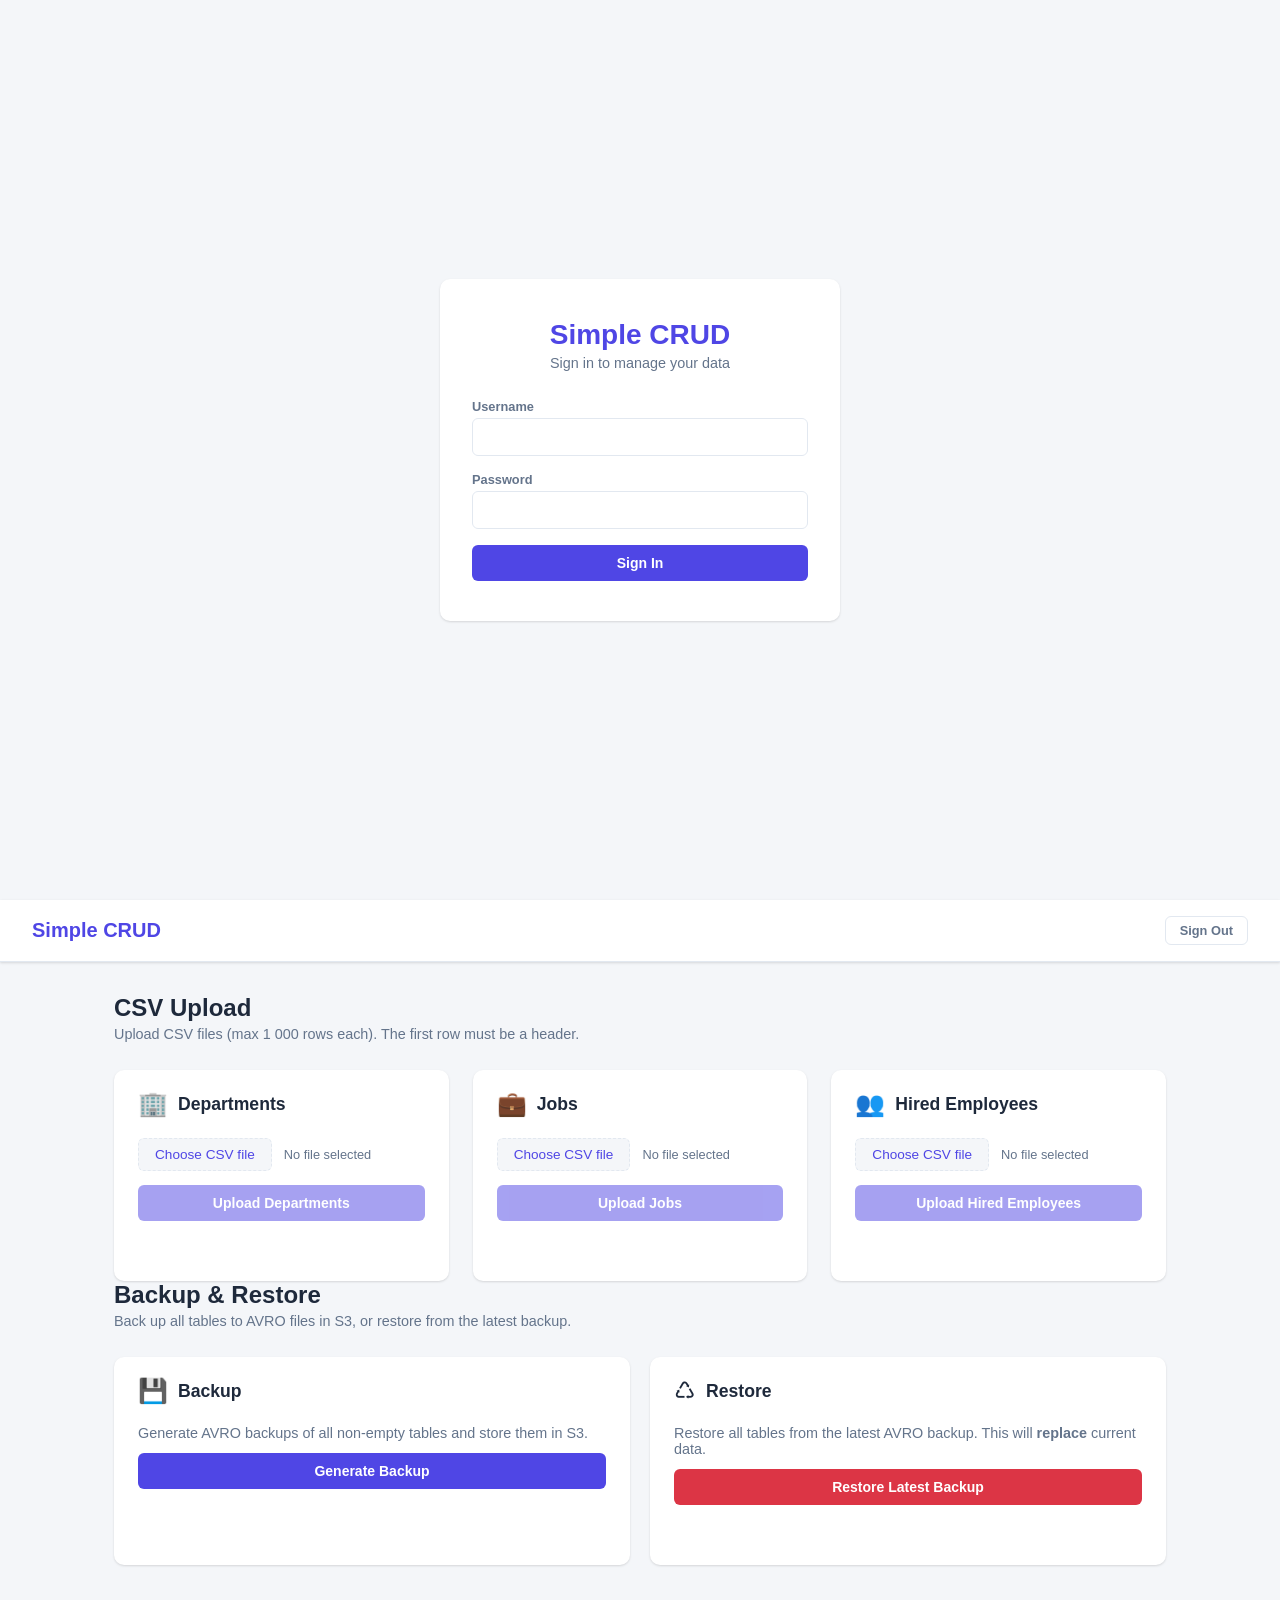
==== static/index.html @ e86d8810 "csv ingestion through API" ====
<!DOCTYPE html>
<html lang="en">
<head>
    <meta charset="UTF-8">
    <meta name="viewport" content="width=device-width, initial-scale=1.0">
    <title>Simple CRUD App</title>
    <link rel="stylesheet" href="app.css">
</head>
<body>

<!-- ====== LOGIN SCREEN ====== -->
<div id="login-screen" class="screen">
    <div class="card login-card">
        <h1>Simple CRUD</h1>
        <p class="subtitle">Sign in to manage your data</p>

        <form id="login-form">
            <div class="form-group">
                <label for="username">Username</label>
                <input type="text" id="username" name="username" required autocomplete="username">
            </div>
            <div class="form-group">
                <label for="password">Password</label>
                <input type="password" id="password" name="password" required autocomplete="current-password">
            </div>
            <button type="submit" class="btn btn-primary btn-block" id="login-btn">Sign In</button>
        </form>

        <div id="login-error" class="alert alert-error" hidden></div>

        <!-- Password reset form (NEW_PASSWORD_REQUIRED challenge) -->
        <div id="reset-section" hidden>
            <hr>
            <p class="info-text">You must set a new password to continue.</p>
            <form id="reset-form">
                <div class="form-group">
                    <label for="new-password">New Password</label>
                    <input type="password" id="new-password" name="new-password" required autocomplete="new-password">
                </div>
                <button type="submit" class="btn btn-primary btn-block" id="reset-btn">Set Password</button>
            </form>
            <div id="reset-error" class="alert alert-error" hidden></div>
        </div>
    </div>
</div>

<!-- ====== DASHBOARD SCREEN ====== -->
<div id="dashboard-screen" class="screen" hidden>
    <header class="top-bar">
        <h1>Simple CRUD</h1>
        <div class="user-info">
            <span id="user-display"></span>
            <button class="btn btn-outline btn-sm" id="logout-btn">Sign Out</button>
        </div>
    </header>

    <main class="dashboard">
        <h2>CSV Upload</h2>
        <p class="subtitle">Upload CSV files (max 1 000 rows each). The first row must be a header.</p>

        <div class="upload-grid">

            <!-- Departments Upload Card -->
            <div class="card upload-card" data-endpoint="departments">
                <div class="card-header">
                    <span class="card-icon">&#127970;</span>
                    <h3>Departments</h3>
                </div>
                <div class="card-body">
                    <div class="file-input-wrapper">
                        <label class="file-label" for="file-departments">
                            <span class="file-btn-text">Choose CSV file</span>
                        </label>
                        <input type="file" id="file-departments" accept=".csv,text/csv" hidden>
                        <span class="file-name" id="name-departments">No file selected</span>
                    </div>
                    <button class="btn btn-primary btn-block upload-btn" data-type="departments" disabled>
                        Upload Departments
                    </button>
                </div>
                <div class="card-footer">
                    <div class="status" id="status-departments"></div>
                </div>
            </div>

            <!-- Jobs Upload Card -->
            <div class="card upload-card" data-endpoint="jobs">
                <div class="card-header">
                    <span class="card-icon">&#128188;</span>
                    <h3>Jobs</h3>
                </div>
                <div class="card-body">
                    <div class="file-input-wrapper">
                        <label class="file-label" for="file-jobs">
                            <span class="file-btn-text">Choose CSV file</span>
                        </label>
                        <input type="file" id="file-jobs" accept=".csv,text/csv" hidden>
                        <span class="file-name" id="name-jobs">No file selected</span>
                    </div>
                    <button class="btn btn-primary btn-block upload-btn" data-type="jobs" disabled>
                        Upload Jobs
                    </button>
                </div>
                <div class="card-footer">
                    <div class="status" id="status-jobs"></div>
                </div>
            </div>

            <!-- Hired Employees Upload Card -->
            <div class="card upload-card" data-endpoint="hired_employees">
                <div class="card-header">
                    <span class="card-icon">&#128101;</span>
                    <h3>Hired Employees</h3>
                </div>
                <div class="card-body">
                    <div class="file-input-wrapper">
                        <label class="file-label" for="file-hired_employees">
                            <span class="file-btn-text">Choose CSV file</span>
                        </label>
                        <input type="file" id="file-hired_employees" accept=".csv,text/csv" hidden>
                        <span class="file-name" id="name-hired_employees">No file selected</span>
                    </div>
                    <button class="btn btn-primary btn-block upload-btn" data-type="hired_employees" disabled>
                        Upload Hired Employees
                    </button>
                </div>
                <div class="card-footer">
                    <div class="status" id="status-hired_employees"></div>
                </div>
            </div>

        </div>

        <h2>Backup & Restore</h2>
        <p class="subtitle">Back up all tables to AVRO files in S3, or restore from the latest backup.</p>

        <div class="backup-restore-grid">
            <!-- Backup Card -->
            <div class="card backup-card">
                <div class="card-header">
                    <span class="card-icon">&#128190;</span>
                    <h3>Backup</h3>
                </div>
                <div class="card-body">
                    <p class="card-desc">Generate AVRO backups of all non-empty tables and store them in S3.</p>
                    <button class="btn btn-primary btn-block" id="backup-btn">Generate Backup</button>
                </div>
                <div class="card-footer">
                    <div class="status" id="backup-status"></div>
                </div>
            </div>

            <!-- Restore Card -->
            <div class="card restore-card">
                <div class="card-header">
                    <span class="card-icon">&#9850;</span>
                    <h3>Restore</h3>
                </div>
                <div class="card-body">
                    <p class="card-desc">Restore all tables from the latest AVRO backup. This will <strong>replace</strong> current data.</p>
                    <button class="btn btn-danger btn-block" id="restore-btn">Restore Latest Backup</button>
                </div>
                <div class="card-footer">
                    <div class="status" id="restore-status"></div>
                </div>
            </div>
        </div>
    </main>

    <!-- Global Loading Overlay -->
    <div id="loading-overlay" class="loading-overlay" hidden>
        <div class="loading-overlay-content">
            <span class="spinner spinner-lg"></span>
            <p id="loading-overlay-msg">Processing...</p>
        </div>
    </div>
</div>

<script src="config.js"></script>
<script src="app.js"></script>
</body>
</html>
---- static/app.css ----
/* ===== Reset & Base ===== */
*, *::before, *::after { box-sizing: border-box; margin: 0; padding: 0; }

:root {
    --bg: #f4f6f9;
    --card-bg: #ffffff;
    --primary: #4f46e5;
    --primary-hover: #4338ca;
    --danger: #ef4444;
    --success: #22c55e;
    --warning: #f59e0b;
    --text: #1e293b;
    --text-light: #64748b;
    --border: #e2e8f0;
    --radius: 10px;
    --shadow: 0 1px 3px rgba(0,0,0,.08), 0 1px 2px rgba(0,0,0,.06);
}

body {
    font-family: -apple-system, BlinkMacSystemFont, "Segoe UI", Roboto, Helvetica, Arial, sans-serif;
    background: var(--bg);
    color: var(--text);
    min-height: 100vh;
}

/* ===== Screens ===== */
.screen { display: flex; flex-direction: column; min-height: 100vh; }

/* ===== Top Bar ===== */
.top-bar {
    display: flex;
    justify-content: space-between;
    align-items: center;
    padding: 16px 32px;
    background: var(--card-bg);
    border-bottom: 1px solid var(--border);
    box-shadow: var(--shadow);
}
.top-bar h1 { font-size: 1.25rem; color: var(--primary); }
.user-info { display: flex; align-items: center; gap: 12px; font-size: .875rem; color: var(--text-light); }

/* ===== Cards ===== */
.card {
    background: var(--card-bg);
    border-radius: var(--radius);
    box-shadow: var(--shadow);
    overflow: hidden;
}

/* ===== Login ===== */
#login-screen {
    justify-content: center;
    align-items: center;
    padding: 20px;
}
.login-card {
    width: 100%;
    max-width: 400px;
    padding: 40px 32px;
    text-align: center;
}
.login-card h1 { font-size: 1.75rem; color: var(--primary); margin-bottom: 4px; }
.login-card .subtitle { color: var(--text-light); margin-bottom: 28px; font-size: .9rem; }

/* ===== Dashboard ===== */
.dashboard {
    max-width: 1100px;
    margin: 0 auto;
    padding: 32px 24px;
    width: 100%;
}
.dashboard h2 { margin-bottom: 4px; }
.dashboard > .subtitle { color: var(--text-light); margin-bottom: 28px; font-size: .9rem; }

.upload-grid {
    display: grid;
    grid-template-columns: repeat(auto-fit, minmax(300px, 1fr));
    gap: 24px;
}

/* ===== Upload Card ===== */
.upload-card { display: flex; flex-direction: column; }
.card-header {
    display: flex;
    align-items: center;
    gap: 10px;
    padding: 20px 24px 0;
}
.card-icon { font-size: 1.5rem; }
.card-header h3 { font-size: 1.1rem; }
.card-body { padding: 20px 24px; flex: 1; display: flex; flex-direction: column; gap: 14px; }
.card-footer { padding: 0 24px 20px; }

/* ===== File Input ===== */
.file-input-wrapper {
    display: flex;
    align-items: center;
    gap: 12px;
    flex-wrap: wrap;
}
.file-label {
    display: inline-block;
    cursor: pointer;
    background: var(--bg);
    border: 1px dashed var(--border);
    border-radius: 6px;
    padding: 8px 16px;
    font-size: .85rem;
    color: var(--primary);
    transition: background .15s;
    white-space: nowrap;
}
.file-label:hover { background: #eef2ff; }
.file-name {
    font-size: .8rem;
    color: var(--text-light);
    overflow: hidden;
    text-overflow: ellipsis;
    white-space: nowrap;
    max-width: 160px;
}

/* ===== Buttons ===== */
.btn {
    display: inline-flex;
    align-items: center;
    justify-content: center;
    font-size: .875rem;
    font-weight: 600;
    border: none;
    border-radius: 6px;
    padding: 10px 20px;
    cursor: pointer;
    transition: background .15s, opacity .15s;
}
.btn:disabled { opacity: .5; cursor: not-allowed; }
.btn-primary { background: var(--primary); color: #fff; }
.btn-primary:hover:not(:disabled) { background: var(--primary-hover); }
.btn-outline { background: transparent; border: 1px solid var(--border); color: var(--text-light); }
.btn-outline:hover { background: var(--bg); }
.btn-sm { padding: 6px 14px; font-size: .8rem; }
.btn-block { width: 100%; }

/* ===== Forms ===== */
.form-group { margin-bottom: 16px; text-align: left; }
.form-group label { display: block; font-size: .8rem; font-weight: 600; margin-bottom: 4px; color: var(--text-light); }
.form-group input {
    width: 100%;
    padding: 10px 12px;
    border: 1px solid var(--border);
    border-radius: 6px;
    font-size: .9rem;
    outline: none;
    transition: border .15s;
}
.form-group input:focus { border-color: var(--primary); }

/* ===== Alerts ===== */
.alert { padding: 10px 14px; border-radius: 6px; font-size: .85rem; margin-top: 12px; }
.alert-error { background: #fef2f2; color: var(--danger); border: 1px solid #fecaca; }
.alert-success { background: #f0fdf4; color: #16a34a; border: 1px solid #bbf7d0; }
.alert-info { background: #eff6ff; color: #2563eb; border: 1px solid #bfdbfe; }

.info-text { font-size: .85rem; color: var(--warning); margin: 12px 0 8px; }

/* ===== Status ===== */
.status { font-size: .85rem; min-height: 20px; }
.status.loading { color: var(--text-light); }
.status.success { color: var(--success); }
.status.error { color: var(--danger); }

/* ===== Spinner ===== */
.spinner {
    display: inline-block;
    width: 14px;
    height: 14px;
    border: 2px solid var(--border);
    border-top-color: var(--primary);
    border-radius: 50%;
    animation: spin .6s linear infinite;
    vertical-align: middle;
    margin-right: 6px;
}
@keyframes spin { to { transform: rotate(360deg); } }

/* ===== Utilities ===== */
hr { border: none; border-top: 1px solid var(--border); margin: 20px 0; }

/* ===== Backup & Restore ===== */
.btn-danger { background: #dc3545; color: #fff; }
.btn-danger:hover:not(:disabled) { background: #c82333; }

.backup-restore-grid {
  display: grid;
  grid-template-columns: repeat(auto-fit, minmax(280px, 1fr));
  gap: 20px;
  margin-top: 12px;
}

.backup-restore-grid .card-body { display: flex; flex-direction: column; gap: 12px; }
.card-desc { font-size: .9rem; color: var(--text-light); margin: 0; }
code { background: var(--bg); padding: 2px 6px; border-radius: 4px; font-size: .85rem; }

/* ===== Global Loading Overlay ===== */
.loading-overlay:not([hidden]) {
    position: fixed;
    inset: 0;
    background: rgba(0,0,0,.45);
    display: flex;
    justify-content: center;
    align-items: center;
    z-index: 9999;
}
.loading-overlay-content {
    background: var(--card-bg);
    border-radius: var(--radius);
    padding: 36px 48px;
    text-align: center;
    box-shadow: 0 8px 30px rgba(0,0,0,.18);
    display: flex;
    flex-direction: column;
    align-items: center;
    gap: 16px;
}
.loading-overlay-content p {
    font-size: .95rem;
    color: var(--text-light);
    font-weight: 500;
}
.spinner-lg {
    width: 32px;
    height: 32px;
    border-width: 3px;
}
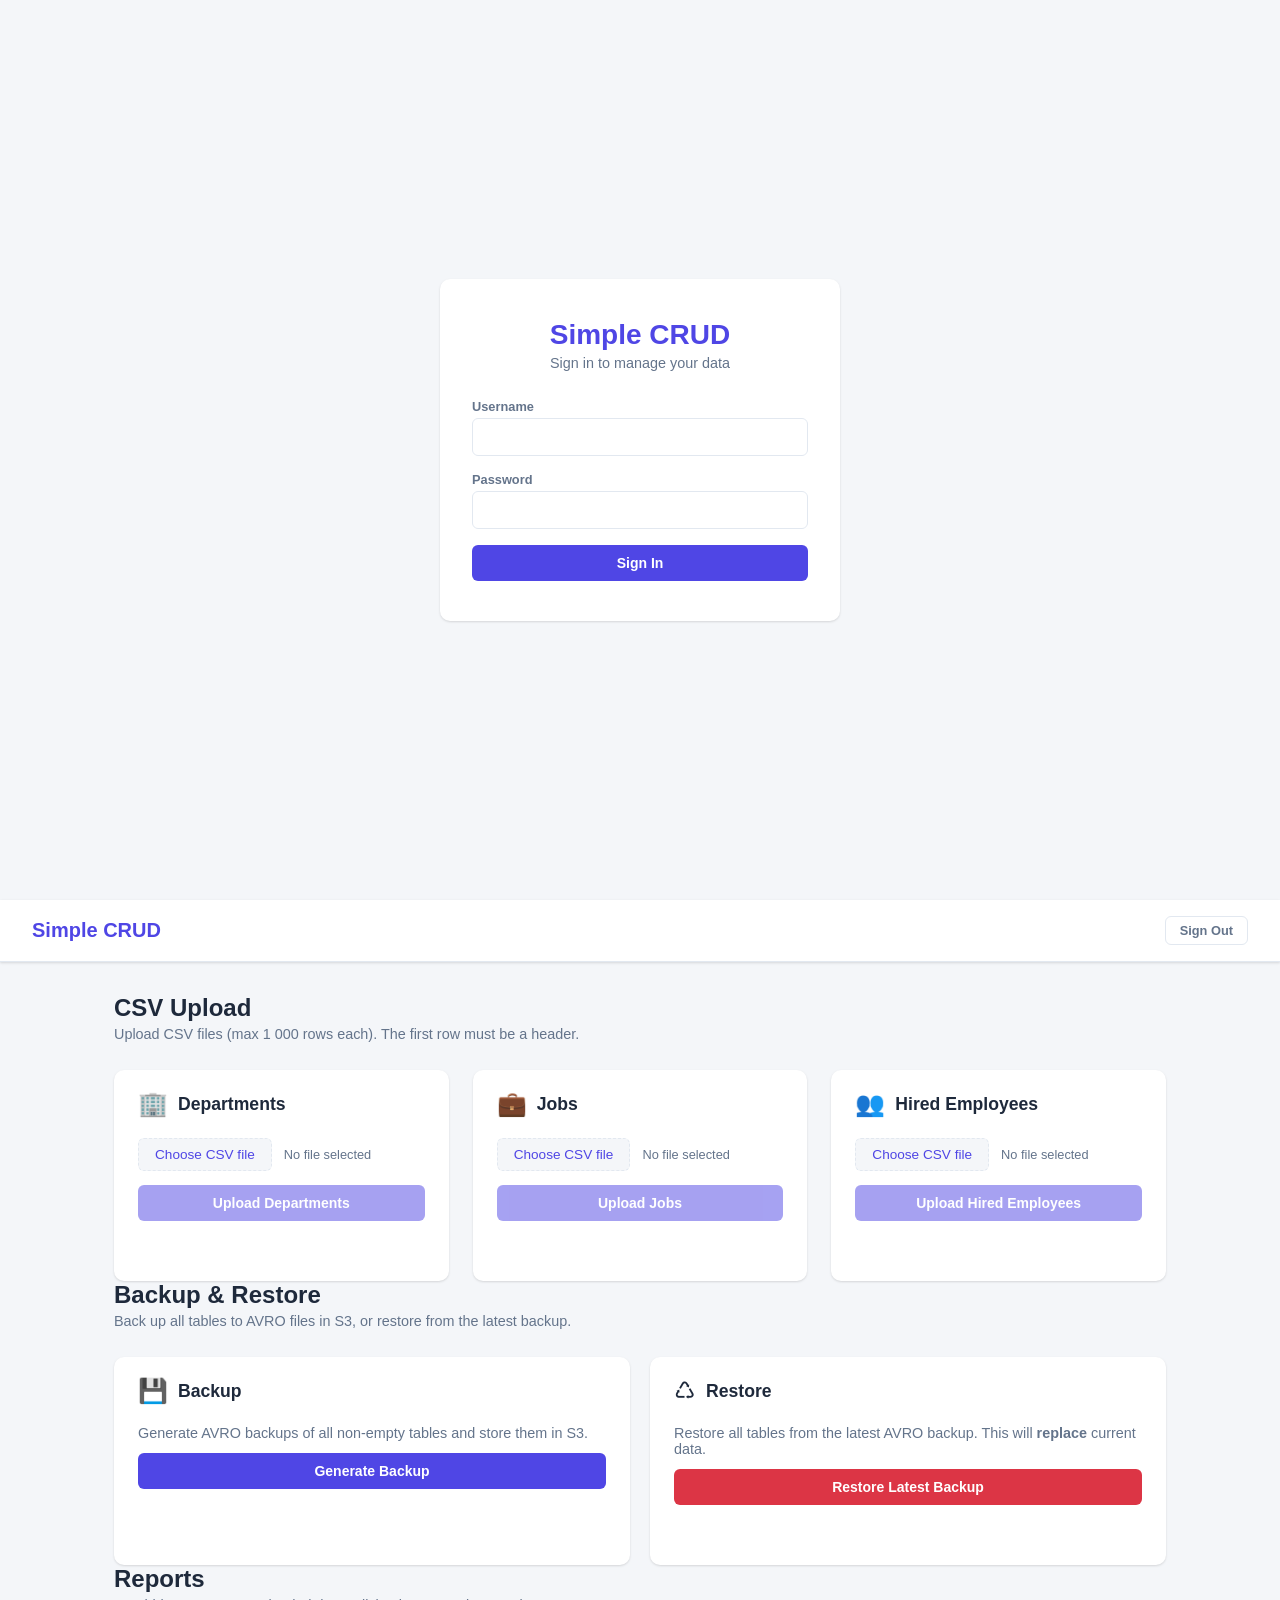
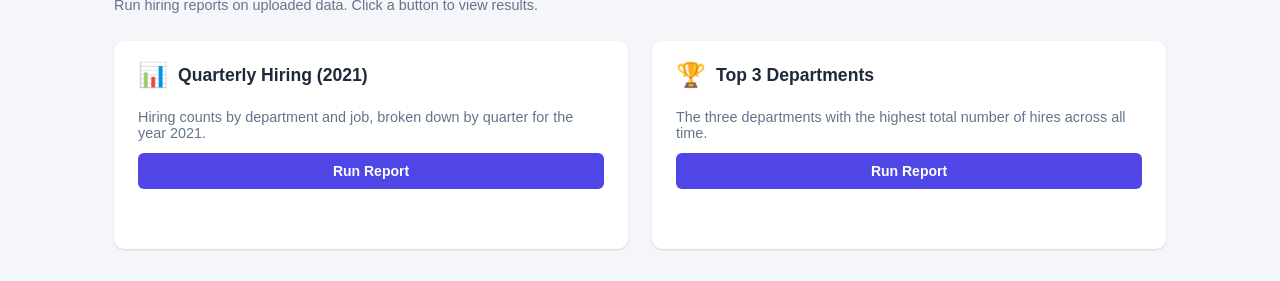
==== commit ecf2c7f0: "adding endpoints for hiring analytics results" ====
--- a/static/index.html
+++ b/static/index.html
@@ -165,6 +165,47 @@
                 </div>
             </div>
         </div>
+
+        <h2>Reports</h2>
+        <p class="subtitle">Run hiring reports on uploaded data. Click a button to view results.</p>
+
+        <div class="reports-grid">
+            <!-- Quarterly Hiring Report Card -->
+            <div class="card report-card">
+                <div class="card-header">
+                    <span class="card-icon">&#128202;</span>
+                    <h3>Quarterly Hiring (2021)</h3>
+                </div>
+                <div class="card-body">
+                    <p class="card-desc">Hiring counts by department and job, broken down by quarter for the year 2021.</p>
+                    <button class="btn btn-primary btn-block report-btn" data-report="hiring-quarterly">
+                        Run Report
+                    </button>
+                </div>
+                <div class="card-footer">
+                    <div class="status" id="status-hiring-quarterly"></div>
+                    <div id="table-hiring-quarterly" class="report-table-wrap" hidden></div>
+                </div>
+            </div>
+
+            <!-- Top Departments Card -->
+            <div class="card report-card">
+                <div class="card-header">
+                    <span class="card-icon">&#127942;</span>
+                    <h3>Top 3 Departments</h3>
+                </div>
+                <div class="card-body">
+                    <p class="card-desc">The three departments with the highest total number of hires across all time.</p>
+                    <button class="btn btn-primary btn-block report-btn" data-report="top-departments">
+                        Run Report
+                    </button>
+                </div>
+                <div class="card-footer">
+                    <div class="status" id="status-top-departments"></div>
+                    <div id="table-top-departments" class="report-table-wrap" hidden></div>
+                </div>
+            </div>
+        </div>
     </main>
 
     <!-- Global Loading Overlay -->
--- a/static/app.css
+++ b/static/app.css
@@ -232,3 +232,39 @@
     height: 32px;
     border-width: 3px;
 }
+
+/* ===== Reports ===== */
+.reports-grid {
+    display: grid;
+    grid-template-columns: repeat(auto-fit, minmax(300px, 1fr));
+    gap: 24px;
+}
+.report-card .card-body { display: flex; flex-direction: column; gap: 12px; }
+
+.report-table-wrap { margin-top: 12px; overflow-x: auto; }
+.report-table {
+    width: 100%;
+    border-collapse: collapse;
+    font-size: .85rem;
+}
+.report-table th,
+.report-table td {
+    padding: 8px 10px;
+    text-align: left;
+    border-bottom: 1px solid var(--border);
+}
+.report-table th {
+    background: var(--bg);
+    font-weight: 600;
+    color: var(--text-light);
+    font-size: .8rem;
+    text-transform: uppercase;
+    letter-spacing: .03em;
+}
+.report-table tbody tr:hover { background: #f8fafc; }
+.table-note {
+    font-size: .8rem;
+    color: var(--text-light);
+    margin-top: 8px;
+    font-style: italic;
+}
